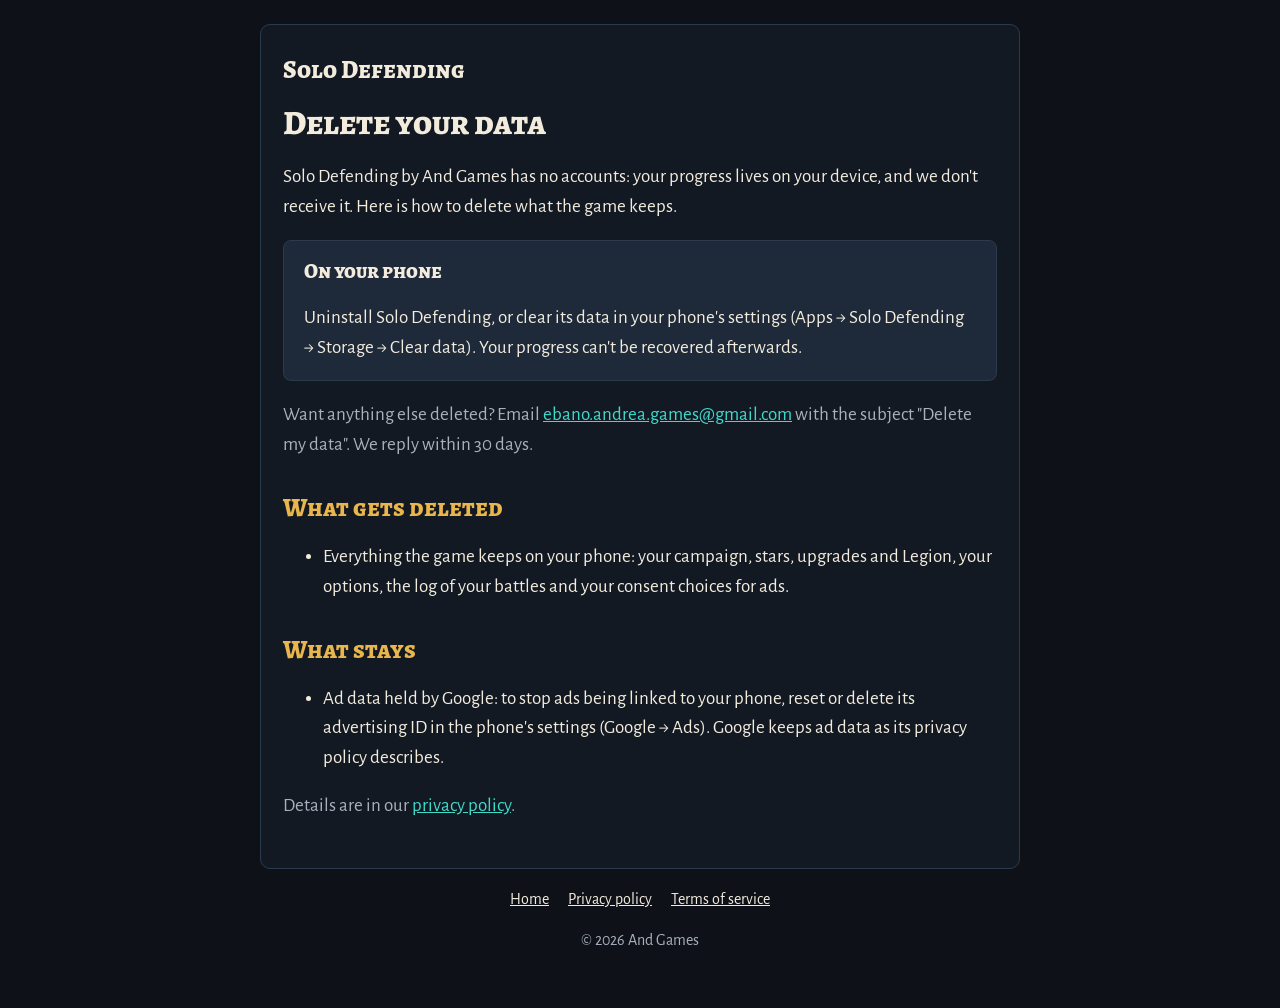
==== delete/index.html @ f0a59958 "Solo Defending's site: home, privacy policy, terms and data deletion Co-Authored-By: Claude Opus 5.5" ====
<!doctype html>
<html lang="en">
<head>
	<meta charset="utf-8">
	<meta name="viewport" content="width=device-width, initial-scale=1">
	<title>Delete your data · Solo Defending</title>
	<meta name="description" content="How to delete the data Solo Defending keeps on your device.">
	<link rel="stylesheet" href="../style.css">
</head>
<body>
	<main>
		<nav class="top"><a class="logo small" href="../">Solo Defending</a></nav>

		<h1>Delete your data</h1>
		<p>Solo Defending by And Games has no accounts: your progress lives on your device, and we don't receive it. Here is how to delete what the game keeps.</p>

		<div class="card">
			<h3 style="margin-top: 0">On your phone</h3>
			<p style="margin-bottom: 0">Uninstall Solo Defending, or clear its data in your phone's settings (Apps → Solo Defending → Storage → Clear data). Your progress can't be recovered afterwards.</p>
		</div>

		<p class="muted">Want anything else deleted? Email <a href="mailto:ebano.andrea.games@gmail.com?subject=Solo%20Defending%3A%20delete%20my%20data">ebano.andrea.games@gmail.com</a> with the subject "Delete my data". We reply within 30 days.</p>

		<h2>What gets deleted</h2>
		<ul>
			<li>Everything the game keeps on your phone: your campaign, stars, upgrades and Legion, your options, the log of your battles and your consent choices for ads.</li>
		</ul>

		<h2>What stays</h2>
		<ul>
			<li>Ad data held by Google: to stop ads being linked to your phone, reset or delete its advertising ID in the phone's settings (Google → Ads). Google keeps ad data as its privacy policy describes.</li>
		</ul>

		<p class="muted">Details are in our <a href="../privacy/">privacy policy</a>.</p>
	</main>
	<footer>
		<a href="../">Home</a>
		<a href="../privacy/">Privacy policy</a>
		<a href="../terms/">Terms of service</a>
		<p>© 2026 And Games</p>
	</footer>
</body>
</html>
---- style.css ----
/* Solo Defending website: the game's night, its teal and gold, and its fonts (Alegreya, SIL OFL 1.1, served from here). */
@font-face {
	font-family: "Alegreya SC";
	src: url("fonts/AlegreyaSC-ExtraBold.ttf") format("truetype");
	font-weight: 800;
	font-display: swap;
}
@font-face {
	font-family: "Alegreya Sans";
	src: url("fonts/AlegreyaSans-Regular.ttf") format("truetype");
	font-weight: 400;
	font-display: swap;
}
@font-face {
	font-family: "Alegreya Sans";
	src: url("fonts/AlegreyaSans-Bold.ttf") format("truetype");
	font-weight: 700;
	font-display: swap;
}

:root {
	--bg: #0e1218;
	--page: #121923;
	--panel: #1e2a3a;
	--edge: #2c3a4e;
	--text: #f3ecdd;
	--muted: #a8b1bd;
	--teal: #3edbcb;
	--teal-dark: #1e7f78;
	--gold: #e8b64c;
}

* { box-sizing: border-box; }

html { background: var(--bg); }

body {
	margin: 0;
	background: var(--bg);
	color: var(--text);
	font-family: "Alegreya Sans", Verdana, sans-serif;
	font-size: 19px;
	line-height: 1.55;
}

main {
	max-width: 760px;
	margin: 24px auto 0;
	padding: 32px 22px 28px;
	background: var(--page);
	border: 1px solid var(--edge);
	border-radius: 10px;
}

a { color: var(--teal); }

h1, h2, h3, .logo, .button { font-family: "Alegreya SC", Georgia, serif; font-weight: 800; }

h1, h2, h3 { line-height: 1.2; }

h1 { font-size: 34px; margin: 0 0 10px; }
h2 { font-size: 25px; margin: 34px 0 8px; color: var(--gold); }
h3 { font-size: 21px; margin: 24px 0 4px; }

.muted { color: var(--muted); }

.logo {
	display: inline-block;
	color: var(--text);
	font-size: 52px;
	line-height: 1.1;
	text-decoration: none;
}
.logo.small { font-size: 25px; }

.tagline { color: var(--teal); font-size: 22px; margin: 10px 0 24px; }

.hero { text-align: center; }
.hero img { display: block; width: 192px; height: 192px; margin: 0 auto 18px; border-radius: 22%; }

.card {
	background: var(--panel);
	border: 1px solid var(--edge);
	border-radius: 8px;
	padding: 18px 20px;
	margin: 18px 0;
}

.button {
	display: inline-block;
	min-width: 220px;
	padding: 14px 24px;
	margin: 6px;
	color: #06221f;
	background: #24b3a5;
	border-radius: 8px;
	font-size: 21px;
	text-align: center;
	text-decoration: none;
}
.button.disabled { color: var(--text); background: var(--edge); pointer-events: none; }

nav.top { display: flex; align-items: center; justify-content: space-between; gap: 12px; margin-bottom: 18px; }

footer {
	max-width: 760px;
	margin: 0 auto;
	padding: 18px 16px 40px;
	color: var(--muted);
	font-size: 16px;
	text-align: center;
}
footer a { color: var(--text); margin: 0 8px; }

table { width: 100%; border-collapse: collapse; font-size: 17px; }
th, td { text-align: left; vertical-align: top; padding: 8px 10px; border-bottom: 1px solid var(--edge); }
th { color: var(--muted); font-weight: 400; }

@media (max-width: 520px) {
	body { font-size: 18px; }
	main { margin-top: 0; border-width: 0; border-radius: 0; }
	.logo { font-size: 36px; }
	.logo.small { font-size: 21px; }
	h1 { font-size: 26px; }
	h2 { font-size: 21px; }
	.button { width: 100%; margin: 6px 0; }
	table { font-size: 16px; }
}
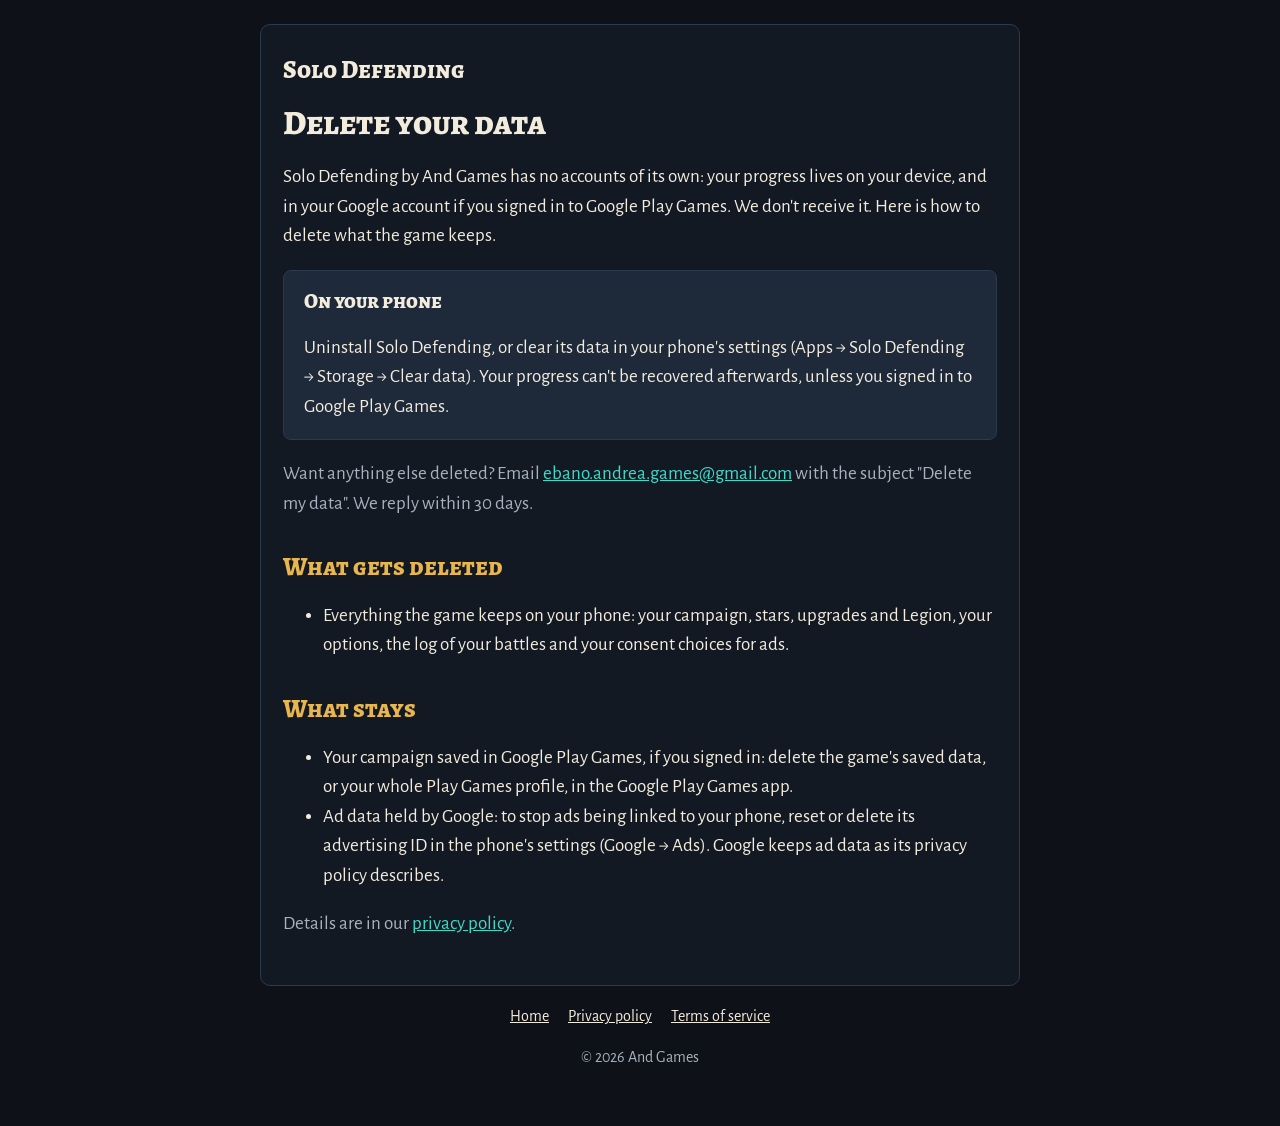
==== commit d131ab14: "Privacy, terms and data deletion: the optional copy of the campaign in Google Play Games Co-Authored" ====
--- a/delete/index.html
+++ b/delete/index.html
@@ -4,7 +4,7 @@
 	<meta charset="utf-8">
 	<meta name="viewport" content="width=device-width, initial-scale=1">
 	<title>Delete your data · Solo Defending</title>
-	<meta name="description" content="How to delete the data Solo Defending keeps on your device.">
+	<meta name="description" content="How to delete the data Solo Defending keeps on your device and in your Google account.">
 	<link rel="stylesheet" href="../style.css">
 </head>
 <body>
@@ -12,11 +12,11 @@
 		<nav class="top"><a class="logo small" href="../">Solo Defending</a></nav>
 
 		<h1>Delete your data</h1>
-		<p>Solo Defending by And Games has no accounts: your progress lives on your device, and we don't receive it. Here is how to delete what the game keeps.</p>
+		<p>Solo Defending by And Games has no accounts of its own: your progress lives on your device, and in your Google account if you signed in to Google Play Games. We don't receive it. Here is how to delete what the game keeps.</p>
 
 		<div class="card">
 			<h3 style="margin-top: 0">On your phone</h3>
-			<p style="margin-bottom: 0">Uninstall Solo Defending, or clear its data in your phone's settings (Apps → Solo Defending → Storage → Clear data). Your progress can't be recovered afterwards.</p>
+			<p style="margin-bottom: 0">Uninstall Solo Defending, or clear its data in your phone's settings (Apps → Solo Defending → Storage → Clear data). Your progress can't be recovered afterwards, unless you signed in to Google Play Games.</p>
 		</div>
 
 		<p class="muted">Want anything else deleted? Email <a href="mailto:ebano.andrea.games@gmail.com?subject=Solo%20Defending%3A%20delete%20my%20data">ebano.andrea.games@gmail.com</a> with the subject "Delete my data". We reply within 30 days.</p>
@@ -28,6 +28,7 @@
 
 		<h2>What stays</h2>
 		<ul>
+			<li>Your campaign saved in Google Play Games, if you signed in: delete the game's saved data, or your whole Play Games profile, in the Google Play Games app.</li>
 			<li>Ad data held by Google: to stop ads being linked to your phone, reset or delete its advertising ID in the phone's settings (Google → Ads). Google keeps ad data as its privacy policy describes.</li>
 		</ul>
 
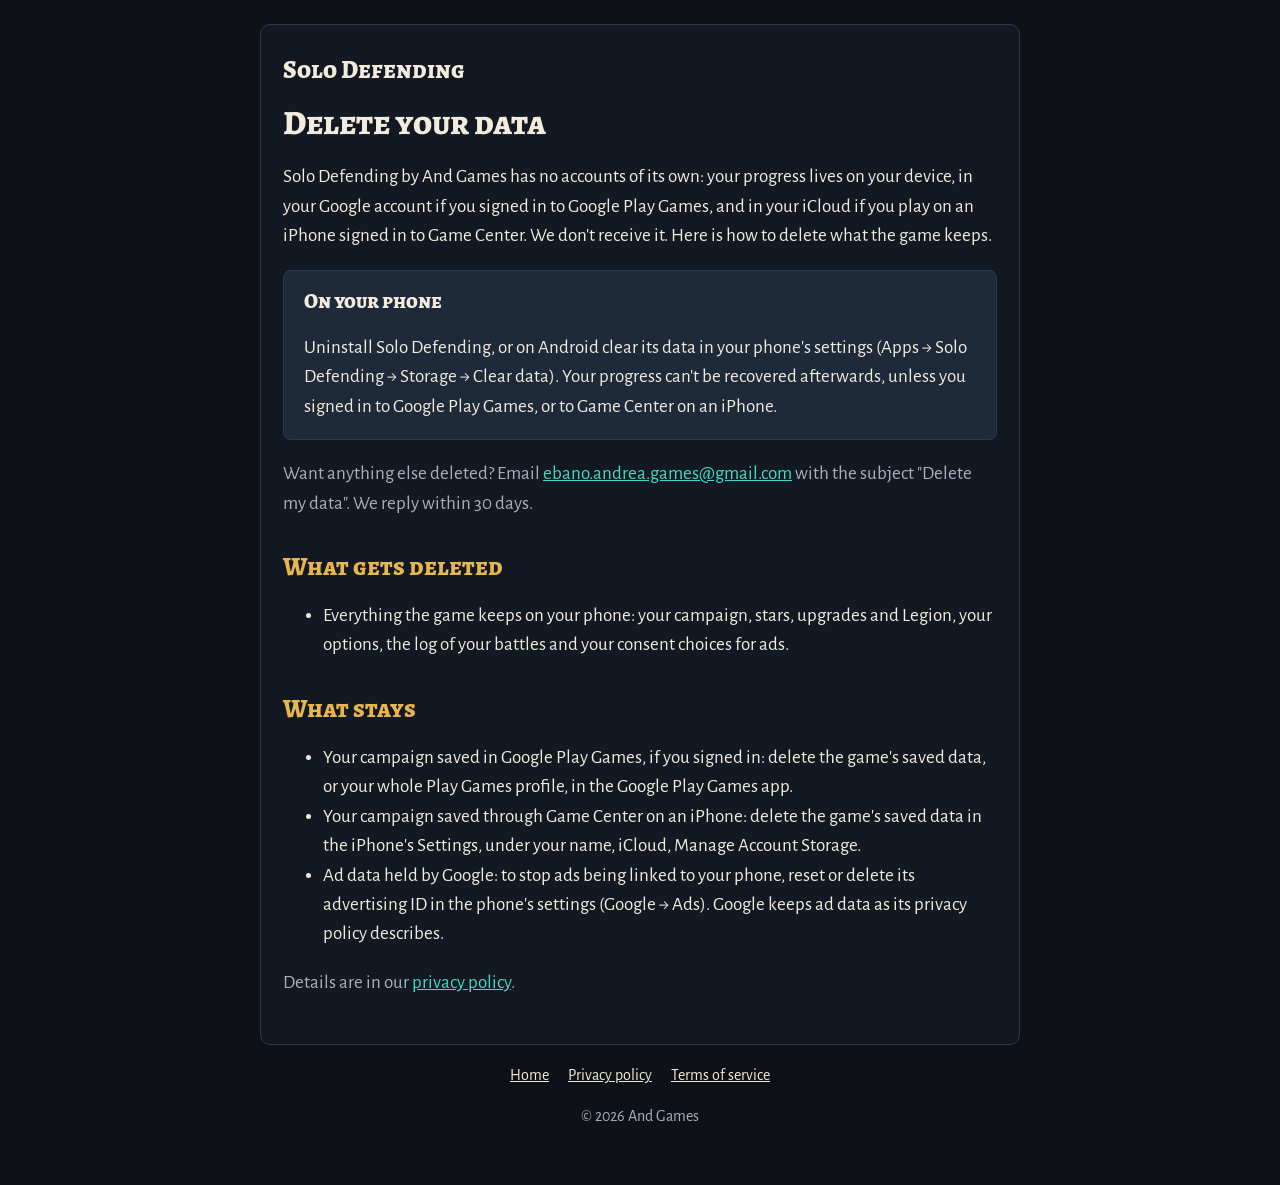
==== commit 98eff2cb: "Privacy policy and data deletion: Game Center, iCloud and ads on iPhone The game now has an iPhone v" ====
--- a/delete/index.html
+++ b/delete/index.html
@@ -4,7 +4,7 @@
 	<meta charset="utf-8">
 	<meta name="viewport" content="width=device-width, initial-scale=1">
 	<title>Delete your data · Solo Defending</title>
-	<meta name="description" content="How to delete the data Solo Defending keeps on your device and in your Google account.">
+	<meta name="description" content="How to delete the data Solo Defending keeps on your device, in your Google account and in your iCloud.">
 	<link rel="stylesheet" href="../style.css">
 </head>
 <body>
@@ -12,11 +12,11 @@
 		<nav class="top"><a class="logo small" href="../">Solo Defending</a></nav>
 
 		<h1>Delete your data</h1>
-		<p>Solo Defending by And Games has no accounts of its own: your progress lives on your device, and in your Google account if you signed in to Google Play Games. We don't receive it. Here is how to delete what the game keeps.</p>
+		<p>Solo Defending by And Games has no accounts of its own: your progress lives on your device, in your Google account if you signed in to Google Play Games, and in your iCloud if you play on an iPhone signed in to Game Center. We don't receive it. Here is how to delete what the game keeps.</p>
 
 		<div class="card">
 			<h3 style="margin-top: 0">On your phone</h3>
-			<p style="margin-bottom: 0">Uninstall Solo Defending, or clear its data in your phone's settings (Apps → Solo Defending → Storage → Clear data). Your progress can't be recovered afterwards, unless you signed in to Google Play Games.</p>
+			<p style="margin-bottom: 0">Uninstall Solo Defending, or on Android clear its data in your phone's settings (Apps → Solo Defending → Storage → Clear data). Your progress can't be recovered afterwards, unless you signed in to Google Play Games, or to Game Center on an iPhone.</p>
 		</div>
 
 		<p class="muted">Want anything else deleted? Email <a href="mailto:ebano.andrea.games@gmail.com?subject=Solo%20Defending%3A%20delete%20my%20data">ebano.andrea.games@gmail.com</a> with the subject "Delete my data". We reply within 30 days.</p>
@@ -29,6 +29,7 @@
 		<h2>What stays</h2>
 		<ul>
 			<li>Your campaign saved in Google Play Games, if you signed in: delete the game's saved data, or your whole Play Games profile, in the Google Play Games app.</li>
+			<li>Your campaign saved through Game Center on an iPhone: delete the game's saved data in the iPhone's Settings, under your name, iCloud, Manage Account Storage.</li>
 			<li>Ad data held by Google: to stop ads being linked to your phone, reset or delete its advertising ID in the phone's settings (Google → Ads). Google keeps ad data as its privacy policy describes.</li>
 		</ul>
 
